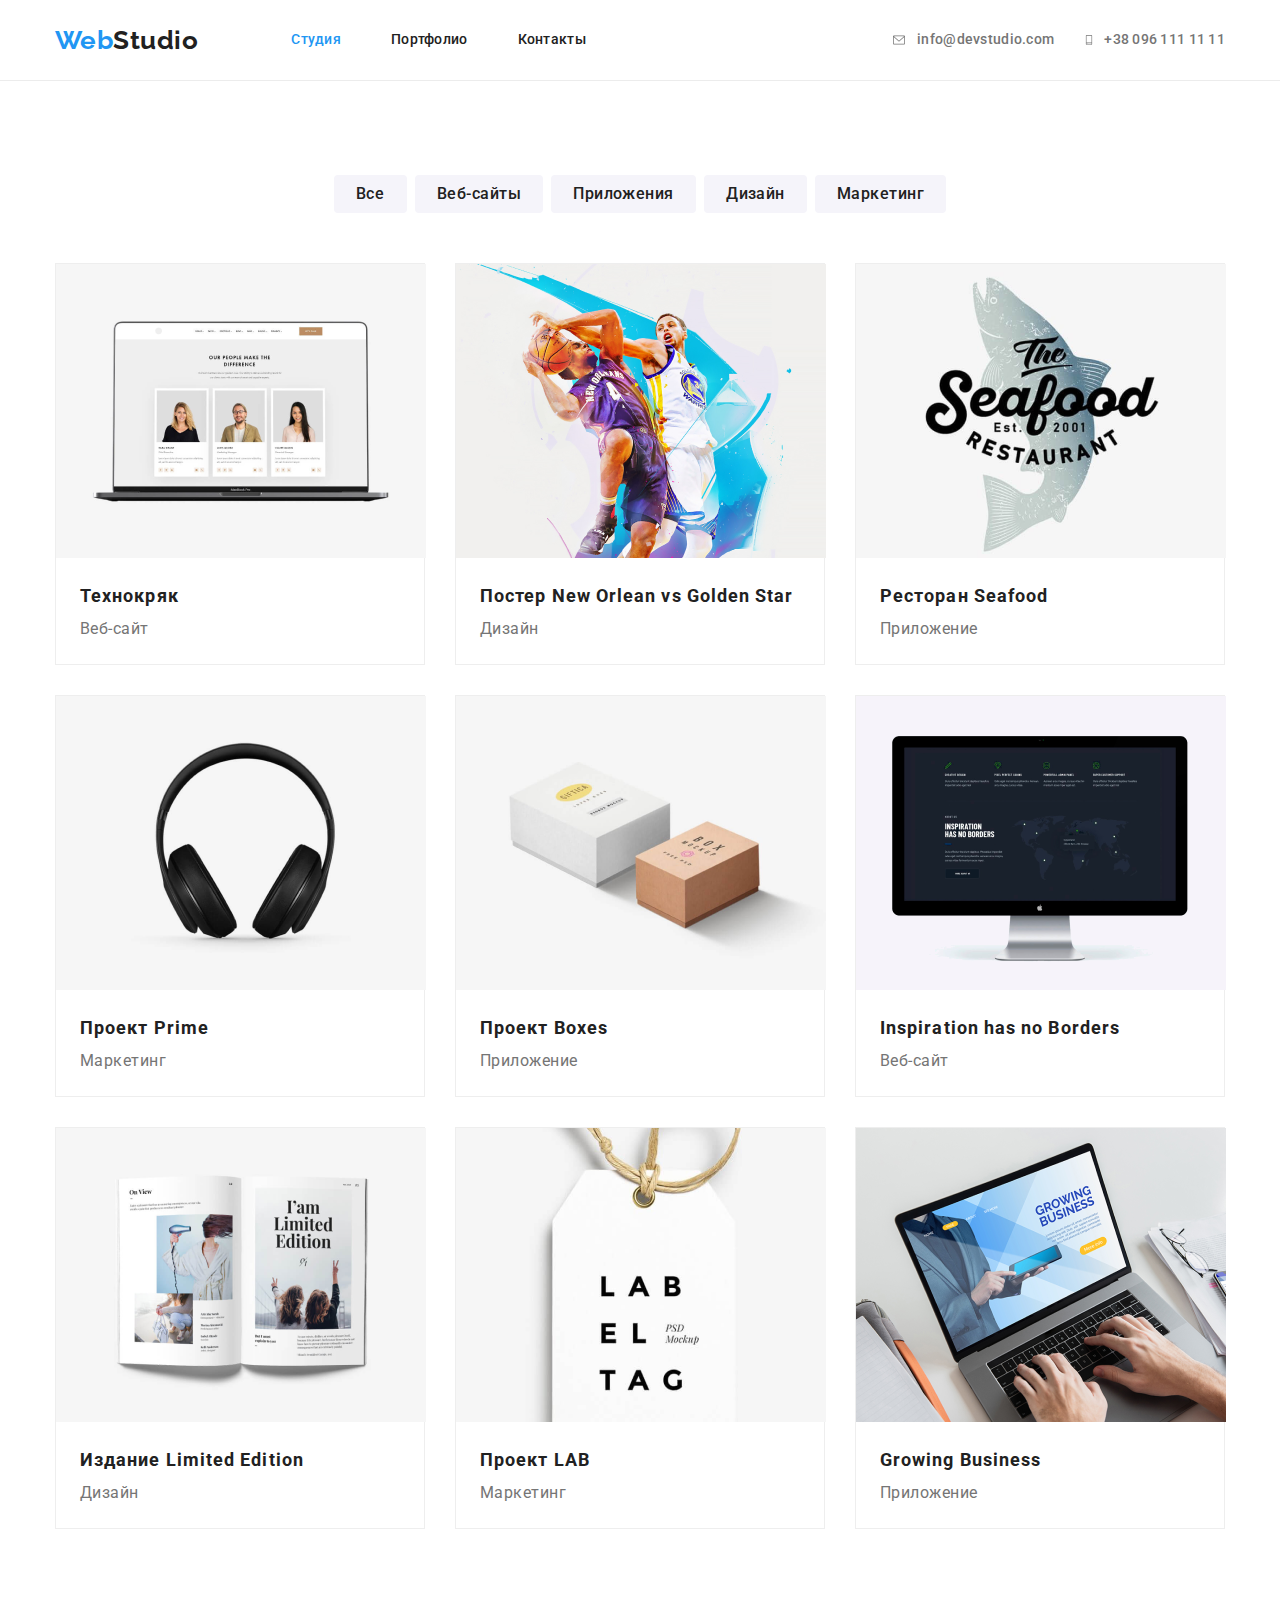
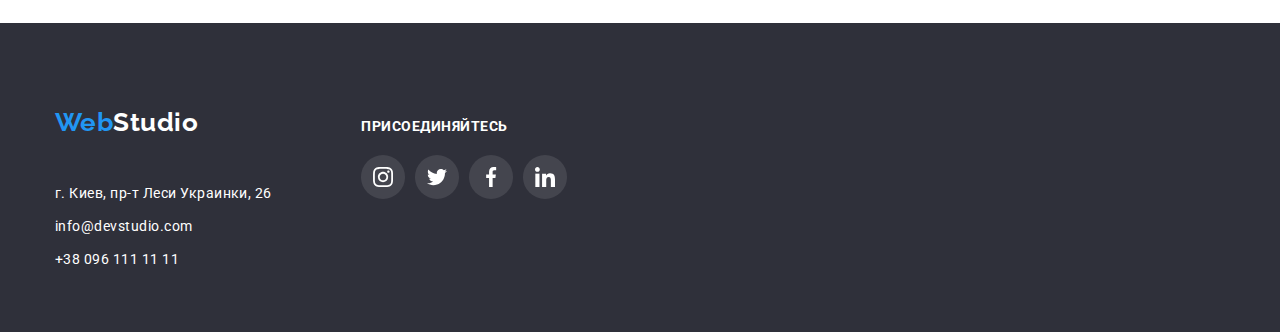
==== portfolio.html @ 2f5e7854 "скоптрован portfolio.html" ====
<!DOCTYPE html>
<html lang="en">

<head>
    <meta charset="UTF-8">
    <meta name="viewport" content="width=device-width, initial-scale=1.0">
    <title>Portfolio</title>
    <link rel="preconnect" href="https://fonts.gstatic.com">
    <link href="https://fonts.googleapis.com/css2?family=Raleway:wght@700&family=Roboto:wght@400;500;700;900&display=swap" rel="stylesheet">
    <link rel="stylesheet" href="https://cdnjs.cloudflare.com/ajax/libs/modern-normalize/1.0.0/modern-normalize.min.css">
    <link rel="stylesheet" href="./css/styles.css">
</head>

<body>
    <!--Header-->
    <header class="header-page">
        <div class="header container">
            <nav class="main-nav">
                <a class="logo-name" href="./index.html"><span class="first-logo-name">Web</span><span class="second-logo-name">Studio</span> 
                </a>
                <ul class="site-nav list">
                    <li class="item">
                        <a class="link current" href="./index.html">Студия</a>
                    </li>
                    <li class="item">
                        <a class="link" href="./portfolio.html">Портфолио</a>
                    </li>
                    <li class="item">
                        <a class="link" href="">Контакты</a>
                    </li>
                </ul>
            </nav>
        <div class="contact">
            <div class="contact-case">
                <a class="contact link" href="mailto:info@devstudiio.com">
                    <svg class="contact-icon" width="16" height="12">
                        <use href="./imeges/sprite.svg#mail"></use>
                    </svg>
                    info@devstudio.com
                </a>
            </div>
            <div class="contact-case">
                <a class="contact link" href="tel:+380961111111">
                    <svg class="contact-icon" width="10" height="16">
                        <use href="./imeges/sprite.svg#tel"></use>
                    </svg>
                    +38 096 111 11 11
                </a>
            </div>
        </div> 
        </div> 
    </header>

<main>
        <!--projects-->
<section class="section button">
    <div class="container">
        <h2 class="visually-hidden">Портфолио</h2>
        <ul class="button-portfolio list">
            <li  class="link-list item">
                <button class="links-btn oll" type="button">Все</button>
            </li>
            <li  class="link-list item">
                <button class="links-btn web" type="button">Веб-сайты</button>
            </li>
            <li  class="link-list item">
                <button class="links-btn application" type="button">Приложения</button>
            </li>
            <li  class="link-list item">
                <button class="links-btn design" type="button">Дизайн</button>
            </li>
            <li  class="link-list item">
                <button class="links-btn marketing" type="button">Маркетинг</button>
            </li>
        </ul>
        <ul class="button list">
            <li class="button item">
                <a class="button link" href=""> 
                <img src="./imeges2/img-1.jpg" alt="Технокряк" width="370" height="294">
                <div class="button-list-wrapper">
                <h2 class="project-img">Технокряк</h2>
                <p class="project-type">Веб-сайт</p>     
                </div>
                </a>
            </li> 
            <li class="button item">
                <a class="button link" href="">
                <img src="./imeges2/img-2.jpg" alt="Постер New Orlean vs Golden Star" width="370" height="294">
                <div class="button-list-wrapper">
                <h2 class="project-img">Постер New Orlean vs Golden Star</h2>
                <p class="project-type">Дизайн</p>
                </div>
                </a>
            </li>
            <li class="button item">
                <a class="button link" href="">
                <img src="./imeges2/img-3.jpg" alt="Ресторан Seafood" width="370" height="294">
                <div class="button-list-wrapper">
                <h2 class="project-img">Ресторан Seafood</h2>
                <p class="project-type">Приложение</p>
                </div>
                </a>
            </li>
            <li class="button item">
                <a class="button link" href="">
                <img src="./imeges2/img-4.jpg" alt="Проект Prime" width="370" height="294">
                <div class="button-list-wrapper">
                <h2 class="project-img">Проект Prime</h2>
                <p class="project-type">Маркетинг</p>
                </div>
                </a>
            </li>
            <li class="button item">
                <a class="button link" href="">
                <img src="./imeges2/img-5.jpg" alt="Проект Boxes" width="370" height="294">
                <div class="button-list-wrapper">
                <h2 class="project-img">Проект Boxes</h2>
                <p class="project-type">Приложение</p>
                </div>
                </a>
            </li>
            <li class="button item">
                <a class="button link" href="">
                <img src="./imeges2/img-6.jpg" alt="Inspiration has no Borders" width="370" height="294">
                <div class="button-list-wrapper">
                <h2 class="project-img">Inspiration has no Borders</h2>
                <p class="project-type">Веб-сайт</p>
                </div>
                </a>
            </li>
            <li class="button item">
                <a class="button link" href="">
                <img src="./imeges2/img-7.jpg" alt="Издание Limited Edition" width="370" height="294">
                <div class="button-list-wrapper">
                <h2 class="project-img">Издание Limited Edition</h2>
                <p class="project-type">Дизайн</p>
                </div>
                </a>
            </li>
            <li class="button item">
                <a class="button link" href="">
                <img src="./imeges2/img-8.jpg" alt="Проект LAB" width="370" height="294">
                <div class="button-list-wrapper">
                <h2 class="project-img">Проект LAB</h2>
                <p class="project-type">Маркетинг</p>
                </div>
                </a>
            </li>
            <li class="button item">
                <a class="button link" href="">
                <img src="./imeges2/img-9.jpg" alt="Growing Business" width="370" height="294">
                <div class="button-list-wrapper">
                <h2 class="project-img">Growing Business</h2>
                <p class="project-type">Приложение</p>
                </div>
                </a>
            </li>
            </ul> 
    </div>
</section>
</main>
  <!--contact-->
  <footer class="footer">
    <div class="footer-page container">
        <div class="address-container">
        <a class="logo-name" href="index.html"><span class="first-logo-name">Web</span><span
                class="third-logo-name">Studio</span> </a>
        <address class="address">
            <ul class="address list">
                <li class="item"> <a class="link street" href="https://goo.gl/maps/psgdGGSvyjgULsp37" target="blank">г. Киев, пр-т Леси Украинки, 26</a>
                </li>
                <li class="footer-contact item"><a class="link" href="mailto:info@devstudio.com">info@devstudio.com</a>
                </li>
                <li class="footer-contact item"><a class="link" href="tel:+380961111111">+38 096 111 11 11</a>
                </li>
            </ul>  
        </address>
    </div>
    <div class="join">
        <p class="transition">Присоединяйтесь</p>
        <ul class="social-list list">
            <li class="social-list item">
                <a class="footer-social-list link" href="https://www.instagram.com/" target="_blank" rel="noreferrer noopener">
                    <svg class="footer-social-list-icon" width="20px" height="20px">
                        <use href="./imeges/sprite.svg#instagram"></use>
                    </svg>
                </a>
            </li>
            <li class="social-list item">
                <a class="footer-social-list link" href="https://www.twitter.com/" target="_blank" rel="noreferrer noopener">
                    <svg class="footer-social-list-icon" width="20px" height="20px">
                        <use href="./imeges/sprite.svg#twitter"></use>
                    </svg>
                </a>
            </li>
            <li class="social-list item">
                <a class="footer-social-list link" href="https://www.facebook.com/" target="_blank" rel="noreferrer noopener">
                    <svg class="footer-social-list-icon" width="20px" height="20px">
                        <use href="./imeges/sprite.svg#facebook"></use>
                    </svg>
                </a>
            </li>
            <li class="social-list item">
                <a class="footer-social-list link" href="https://www.linkedin.com/" target="_blank" rel="noreferrer noopener">
                    <svg class="footer-social-list-icon" width="20px" height="20px">
                        <use href="./imeges/sprite.svg#linkedin"></use>
                    </svg>
                </a>
            </li>
        </ul>
    </div>
    </div>
</footer>
</body>

</html>
---- css/styles.css ----
/* Цвет оглавлений текста #212121 */
/* Цвет основного текста #757575 */
/* акцент #2196F3 */
/* белый #FFFFFF */
/* вторичный для footer #FFFFFF; */
/* цвет body фона #e5e5e5 */
/* цвет фона team #f5f4fa */
/* цвет фона hero  #2F303A; */
:root {
  --main-text-color: #212121;
  --title-text-color: #757575;
  --accent-text: #2196f3;
  --white: #ffffff;
  --background-body-section: #e5e5e5;
  --background-team-section: #f5f4fa;
  --background-hero-section: #2f303a;
  --footer-link-color: #FFFFFF;
}
/* general */
body {
  background-color: var(--background-priority-section);
  color: var(--main-text-color);

  font-family: Roboto, sans-serif;
  letter-spacing: 0.03em;
}

.list {
  list-style: none;
}

.link {
  text-decoration: none;

  transition: color 250ms cubic-bezier(0.4, 0, 0.2, 1);
}

.section-title {
  margin-top: 0;
  margin-bottom: 50px;

  color: var(--main-text-color);

  font-weight: 700;
  font-size: 36px;
  line-height: 1.16;
  text-align: center;
}
.section {
  padding-bottom: 94px;
}
.container {
  margin-left: auto;
  margin-right: auto;
  padding-left: 15px;
  padding-right: 15px;
  width: 1200px;
}

img {
  display: block;
}

/* Header */
.header-page {
  border-bottom: 1px solid #ececec;
  background-color: var(--white);
}

.header.container {
  display: flex;
  align-items: center;
}

/* logo */
.logo-name {
  margin-right: 93px;
  padding-top: 24px;
  padding-bottom: 24px;

  font-family: Raleway, sans-serif;
  font-weight: 700;
  font-size: 26px;
  line-height: 1.19;
  text-decoration: none;
}
.first-logo-name {
  color: var(--accent-text);
}
.second-logo-name {
  color: var(--main-text-color);
}
/* nav */
.main-nav {
  display: flex;
  align-items: center;
}

.site-nav.list {
  display: flex;

  margin-top: 0;
  margin-bottom: 0;
}

.site-nav .link {
  display: block;
  padding-top: 32px;
  padding-bottom: 32px;

  color: var(--main-text-color);
  transition: color 250ms cubic-bezier(0.4, 0, 0.2, 1);
}
.site-nav .link:hover,
.site-nav .link:focus {
  color: var(--accent-text);
}

.site-nav .item:not(:last-child) {
  margin-right: 50px;
}

.contact {
  display: flex;

  margin-left: auto;

  color: var(--title-text-color);
}

.contact-icon {
  fill: currentColor;
}

.contact-case:not(:last-child) {
  margin-right: 30px;
}

.contact.link {
  align-items: center;

  padding-top: 32px;
  padding-bottom: 32px;
  transition: color 250ms cubic-bezier(0.4, 0, 0.2, 1);
}

.contact-icon {
  margin-right: 10px;
}

.contact.link:hover,
.contact.link:focus {
  color: var(--accent-text);

  transition: color 250ms cubic-bezier(0.4, 0, 0.2, 1);
}

.contact.link:hover .contact-icon,
.contact.link:focus .contact-icon {
  fill: var(--accent-text);
}

.contact-case {
  display: flex;
  align-items: center;
}

.site-nav.list {
  padding-left: 0;
}
.site-nav.list,
.contact.link {
  font-weight: 500;
  font-size: 14px;
  line-height: 1.14;
  letter-spacing: 0.02em;
}

.link.current {
  color: var(--accent-text);
}
/* Hero */
.hero {
  background-image: linear-gradient(
      rgba(47, 48, 58, 0.4),
      rgba(47, 48, 58, 0.4)
    ),
    url("../imeges/bg.jpg");
  background-repeat: no-repeat;
  background-size: cover;
  background-color: var(--background-hero-section);
  background-position: center;

  margin-left: auto;
  margin-right: auto;
  padding-top: 200px;
  padding-bottom: 200px;

  max-width: 1600px;
  min-height: 600px;

  text-align: center;
}

.hero-title {
  margin-top: 0;
  margin-bottom: 30px;
  color: var(--white);

  font-weight: 900;
  font-size: 44px;
  line-height: 1.36;
  letter-spacing: 0.06em;
  text-transform: uppercase;
}

.hero-button {
  display: inline-block;
  padding: 10px 32px;
  border-radius: 4px;
  box-shadow: 0px 4px 4px rgba(0, 0, 0, 0.15);
  border: 0px solid transparent;
  min-width: 200px;

  color: var(--white);
  background-color: var(--accent-text);

  font-family: Roboto, sans-serif;
  font-weight: 700;
  font-size: 16px;
  line-height: 1.88;
  letter-spacing: 0.06em;
}

/* Priority */

.visually-hidden {
  position: absolute;
  width: 1px;
  height: 1px;
  margin: -1px;
  border: 0;
  padding: 0;
  white-space: nowrap;
  clip-path: inset(100%);
  clip: rect(0 0 0 0);
  overflow: hidden;
}

.section.priority {
  padding-top: 94px;
}
.priority.list {
  display: flex;

  padding-left: 0;
  margin-top: 0;
  margin-bottom: 0;
}

.priority.list > .item {
  min-width: 270px;
}

.priority.list > .item:not(:last-child) {
  margin-right: 30px;
}

.priority.list .title {
  margin-top: 0;
  margin-bottom: 10px;

  color: var(--main-text-color);
  font-weight: 700;
  font-size: 14px;
  line-height: 1.14;
}

.priority.list .text {
  margin-top: 0;
  margin-bottom: 0;

  color: var(--title-text-color);

  font-weight: 400;
  font-size: 14px;
  line-height: 1.7;
}



.container-priority.icon {
  margin-bottom: 30px;
  padding: 25px 100px;

  background-color: #f5f4fa;
}

/*doing*/
.doing.list {
  display: flex;

  padding-left: 0;
  margin-top: 0;
  margin-bottom: 0;
}

.doing.list > .item:not(:last-child) {
  margin-right: 30px;
}

/* team */
.section.team {
  padding-top: 94px;

  background-color: var(--background-team-section);
  
}

.team.list {
  display: flex;
  text-align: center;
  background: #FFFFFF;

  margin-top: 0;
  margin-bottom: 0;
  padding-left: 0;
}

.team.list > .item {
  box-shadow: 0px 1px 3px rgba(0, 0, 0, 0.12), 0px 1px 1px rgba(0, 0, 0, 0.14),
    0px 2px 1px rgba(0, 0, 0, 0.2);
  border-radius: 0px 0px 4px 4px;

  background-color: #fff;
}

.team.list > .item:not(:last-child) {
  margin-right: 30px;
}

.photo {
  margin-top: 0;
  margin-bottom: 30px;
}

.name {
  margin-top: 0;
  margin-bottom: 10px;

  color: var(--main-text-color);

  font-weight: 500;
  font-size: 16px;
  line-height: 1.19;
}

.specialty {
  margin-top: 0;
  margin-bottom: 16px;

  color: var(--title-text-color);

  font-weight: 400;
  font-size: 16px;
  line-height: 1.19;
}

.social-list.list {
  display: flex;
  justify-content: space-between;

  width: 206px;
  margin: 0 auto;
  margin-bottom: 30px;
  padding-left: 0;
}

.social-list.link {
  display: flex;
  justify-content: center;
  align-items: center;

  width: 44px;
  height: 44px;
  border-radius: 50%;
  transition: background-color 250ms cubic-bezier(0.4, 0, 0.2, 1);
}

.social-list-icon {
  fill: #afb1b8;

  transition: fill 250ms cubic-bezier(0.4, 0, 0.2, 1);
}

.social-list.link:hover,
.social-list.link:focus {
  background-color: var(--accent-text);

  transition: background-color 250ms cubic-bezier(0.4, 0, 0.2, 1);
  
}

.social-list.link:hover .social-list-icon,
.social-list.link:focus .social-list-icon {
  fill: var(--white);
  transition: fill 250ms cubic-bezier(0.4, 0, 0.2, 1);
}

/* Clients */
.section.clients {
  padding-top: 94px;
}

.clients.list {
  display: flex;

  padding: 0;
  margin: 0;
}

.clients.item:not(:last-child) {
  margin-right: 30px;
}

.clients-list.link {
  display: flex;
  justify-content: center;
  align-items: center;

  border: 1px solid #afb1b8;
  border-radius: 4px;

  width: 170px;
  height: 90px;
  margin: 0;
  transition: border-color 250ms cubic-bezier(0.4, 0, 0.2, 1);
}

.clients-list.link:hover,
.clients-list.link:focus {
  border-color: var(--accent-text);
  transition: dorder-color 250ms cubic-bezier(0.4, 0, 0.2, 1);
}
.clients-logo {
  fill: #afb1b8;
  transition: fill 250ms cubic-bezier(0.4, 0, 0.2, 1);
  
}
.clients-list.link:hover .clients-logo,
.clients-list.link:focus .clients-logo {
  fill: var(--accent-text);
  transition: fill 250ms cubic-bezier(0.4, 0, 0.2, 1);
}


/* footer */
.footer {
  padding-top: 60px;
  padding-bottom: 60px;

  background-color: var(--background-hero-section);
}

.footer-page.container {
  display: flex;
  align-items: baseline;
}

.address-container > .logo-name {
  margin-bottom: 20px;
  display: block;
}

.third-logo-name {
  color: #ffffff;
}

.address-container {
  margin-right: 70px;
}

.address {
  color: var(--white);

  font-style: normal;
  font-weight: 400;
  font-size: 14px;
  line-height: 1.7;
}

.address > .list {
  padding-left: 0;
  margin-top: 0;
  margin-bottom: 0;
}

.address.list > .item:not(:last-child) {
  margin-bottom: 9px;
}

.footer-contact.item {
  display: block;
}

.address.list .link.street {
  color: var(--white);
}

.address.list .link {
  color: var(--footer-link-color);
}

.transition {
  margin-top: 0;
  margin-bottom: 20px;

  text-transform: uppercase;
  color: var(--white);

  font-weight: 700;
  font-size: 14px;
  line-height: 1.14;
}
.join .social-list.list {
  margin-bottom: 0;
}

.footer-social-list.link {
  display: flex;
  justify-content: center;
  align-items: center;

  background-color: rgb(255, 255, 255, 0.1);
  border-radius: 50%;

  width: 44px;
  height: 44px;

  transition: background-color 250ms cubic-bezier(0.4, 0, 0.2, 1);
}

.footer-social-list.link:focus,
.footer-social-list.link:hover {
  background-color: var(--accent-text);

 transition: background-color 250ms cubic-bezier(0.4, 0, 0.2, 1);
}

.footer-social-list-icon {
  fill: var(--white);
}


/* Portfolio */
.section.button {
  padding-top: 94px;
  padding-bottom: 94px;
}

.button-portfolio.list {
  display: flex;
  justify-content: center;

  margin-top: 0;
  margin-bottom: 50px;
  padding-left: 0;
}

.button-portfolio .links-btn {
  display: inline-block;
  color: var(--main-text-color);
  background-color: var(--background-team-section);
  border-radius: 4px;
  border: 0 solid transparent;
  padding: 6px 22px;
  
  font-family: Roboto;
  font-weight: 500;
  font-size: 16px;
  line-height: 1.63;
  letter-spacing: 0.03em;
}

.button-portfolio .links-btn:hover,
.button-portfolio .links-btn:focus {
  box-sizing: border-box;
  color: var(--white);
  background-color: var(--accent-text);
  box-shadow: 0px 3px 1px rgba(0, 0, 0, 0.1), 0px 1px 2px rgba(0, 0, 0, 0.08),
    0px 2px 2px rgba(0, 0, 0, 0.12);
   
    cursor: pointer;
  /* outline: 4px; */
}

.button-portfolio.list > .link-list.item:not(:last-child) {
  margin-right: 8px;
}

.links-btn.oll {
  min-width: 73px;
}

.links-btn.web {
  min-width: 128px;
}

.links-btn.application {
  min-width: 145px;
}

.links-btn.design {
  min-width: 103px;
}

.links-btn.marketing {
  min-width: 130px;
}

.button.list {
  display: flex;
  flex-wrap: wrap;

  margin-top: 0;
  margin-bottom: 0;
  padding-left: 0;
}

/* маржин 30px, 2маржина в строке, 3 элимента в строке */
.button.item {
  width: calc((100% - 60px) / 3);
  margin-right: 30px;
  border: 1px solid #eeeeee;
}

.button.item:nth-child(3n) {
  margin-right: 0;
}

.button.item:not(:nth-last-child(-n + 3)) {
  margin-bottom: 30px;
}

.button.link {
  display: inline-block;
}

.button.link:hover,
.button.link:focus {
  box-shadow: 0px 1px 1px rgba(0, 0, 0, 0.12), 0px 4px 4px rgba(0, 0, 0, 0.06),
    1px 4px 6px rgba(0, 0, 0, 0.16);
  cursor: pointer;
}

.button-list-wrapper {
  padding: 20px 24px;
}

.project-img {
  margin-top: 0;
  margin-bottom: 0;

  color: var(--main-text-color);

  font-weight: 700;
  font-size: 18px;
  line-height: 2;
  letter-spacing: 0.06em;
}

.project-type {
  margin-top: 0;
  margin-bottom: 0;

  color: var(--title-text-color);

  font-weight: 400;
  font-size: 16px;
  line-height: 1.88;
}
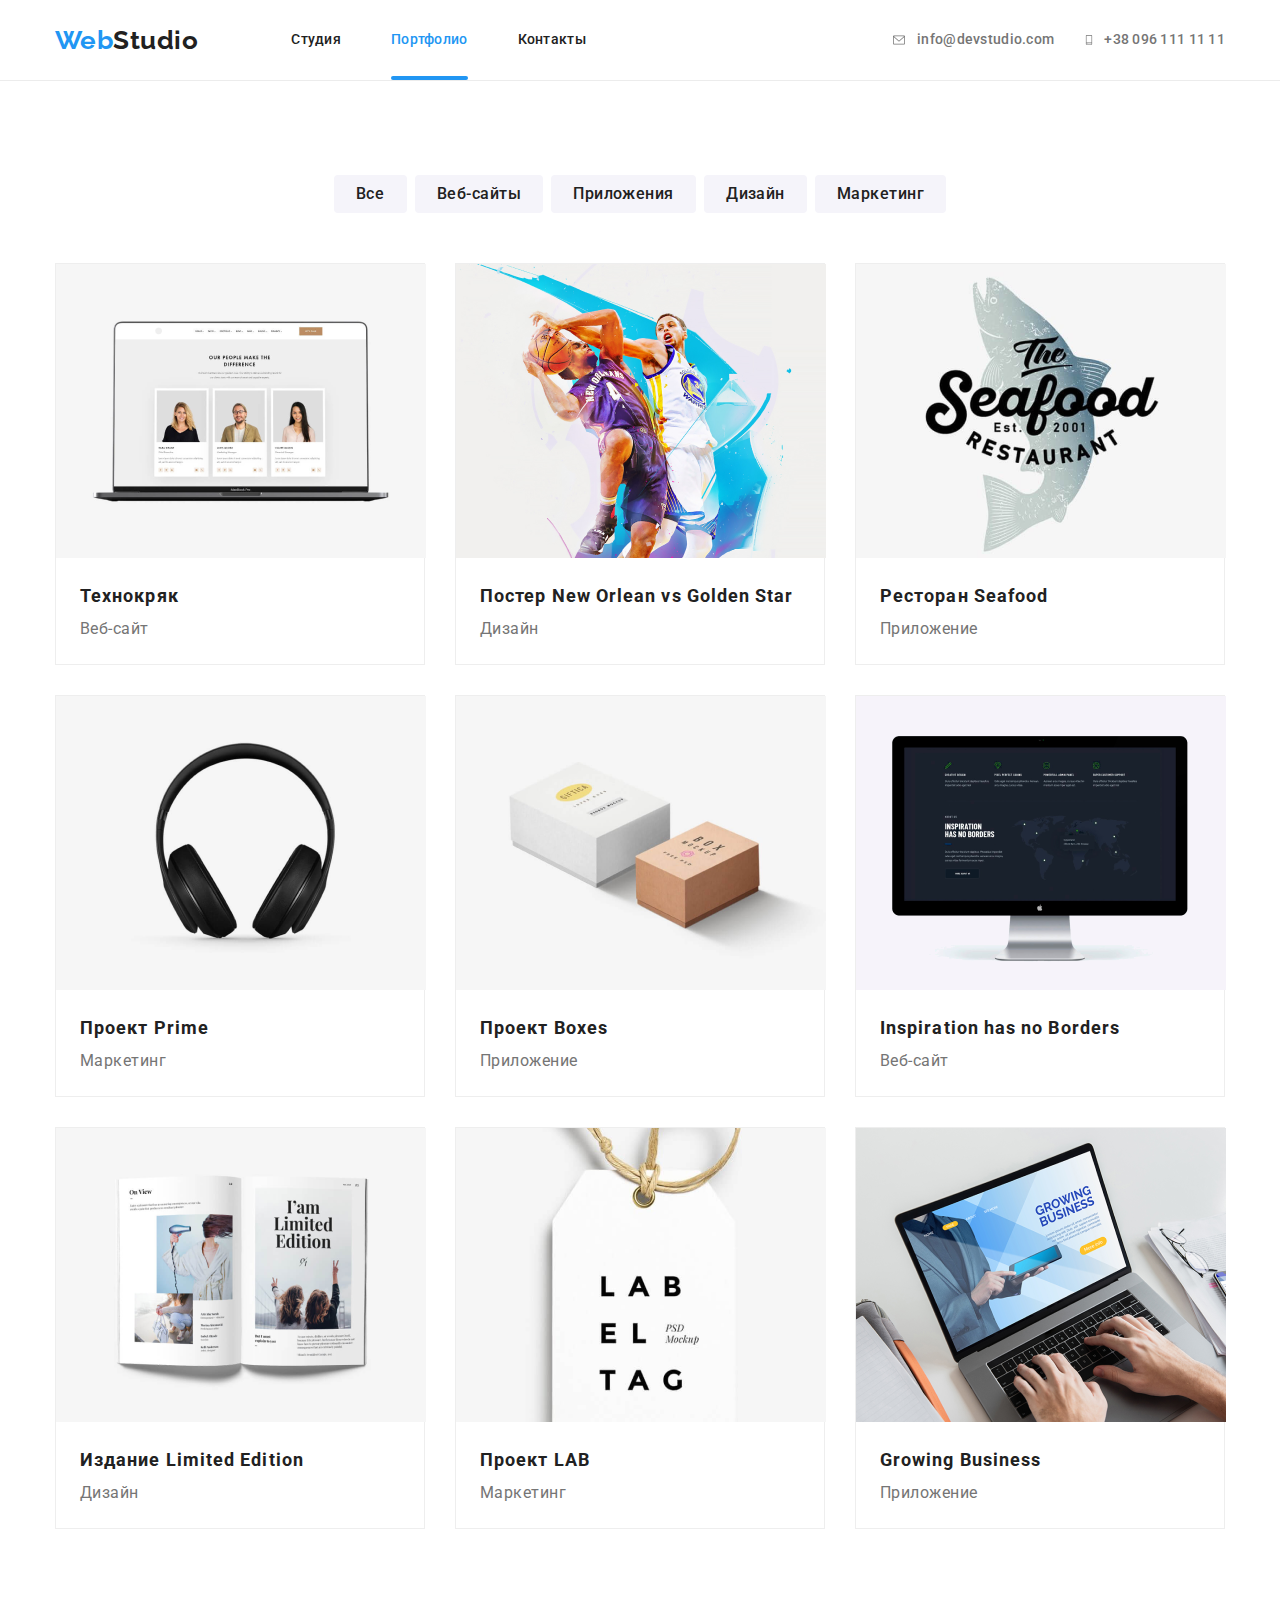
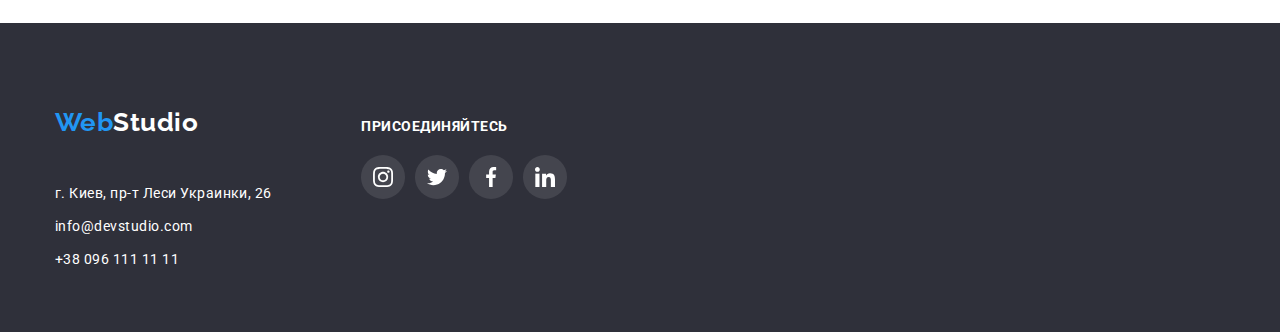
==== commit 5fafddee: "внесены изменения в код" ====
--- a/portfolio.html
+++ b/portfolio.html
@@ -20,10 +20,10 @@
                 </a>
                 <ul class="site-nav list">
                     <li class="item">
-                        <a class="link current" href="./index.html">Студия</a>
+                        <a class="link" href="./index.html">Студия</a>
                     </li>
                     <li class="item">
-                        <a class="link" href="./portfolio.html">Портфолио</a>
+                        <a class="link current" href="./portfolio.html">Портфолио</a>
                     </li>
                     <li class="item">
                         <a class="link" href="">Контакты</a>
@@ -76,7 +76,11 @@
         <ul class="button list">
             <li class="button item">
                 <a class="button link" href=""> 
-                <img src="./imeges2/img-1.jpg" alt="Технокряк" width="370" height="294">
+                <div class="card-thumb">
+                    <img class="card-img" src="./imeges2/img-1.jpg" alt="Технокряк" width="370" height="294">
+                    <p class="card-text">Технокряк это современная площадка распространения коронавируса. Компании используют эту платформу для цифрового 
+                    шпионажа и атак на защищённые сервера конкурентов.</p>       
+                </div>
                 <div class="button-list-wrapper">
                 <h2 class="project-img">Технокряк</h2>
                 <p class="project-type">Веб-сайт</p>     
@@ -85,7 +89,11 @@
             </li> 
             <li class="button item">
                 <a class="button link" href="">
-                <img src="./imeges2/img-2.jpg" alt="Постер New Orlean vs Golden Star" width="370" height="294">
+                <div class="card-thumb">
+                    <img src="./imeges2/img-2.jpg" alt="Постер New Orlean vs Golden Star" width="370" height="294">
+                    <p class="card-text">Технокряк это современная площадка распространения коронавируса. Компании используют эту платформу для цифрового 
+                    шпионажа и атак на защищённые сервера конкурентов.</p>       
+                </div>
                 <div class="button-list-wrapper">
                 <h2 class="project-img">Постер New Orlean vs Golden Star</h2>
                 <p class="project-type">Дизайн</p>
@@ -94,7 +102,11 @@
             </li>
             <li class="button item">
                 <a class="button link" href="">
-                <img src="./imeges2/img-3.jpg" alt="Ресторан Seafood" width="370" height="294">
+                <div class="card-thumb">
+                    <img src="./imeges2/img-3.jpg" alt="Ресторан Seafood" width="370" height="294">
+                    <p class="card-text">Технокряк это современная площадка распространения коронавируса. Компании используют эту платформу для цифрового 
+                    шпионажа и атак на защищённые сервера конкурентов.</p>       
+                </div>
                 <div class="button-list-wrapper">
                 <h2 class="project-img">Ресторан Seafood</h2>
                 <p class="project-type">Приложение</p>
--- a/css/styles.css
+++ b/css/styles.css
@@ -178,7 +178,21 @@
 
 .link.current {
   color: var(--accent-text);
-}
+  position: relative;
+}
+
+.link.current::after {
+  position: absolute;
+  bottom: 0;
+  left: 0;
+  display: block;
+  content: "";
+  width: 100%;
+  height: 4px;
+  background-color: #2196f3;
+  border-radius: 2px;
+}
+
 /* Hero */
 .hero {
   background-image: linear-gradient(
@@ -305,8 +319,35 @@
   margin-bottom: 0;
 }
 
+.doing.list > .item {
+  position: relative;
+}
+
 .doing.list > .item:not(:last-child) {
   margin-right: 30px;
+}
+
+.doing-list-preview {
+  position: absolute;
+  left: 0;
+  bottom: 0;
+
+  display: flex;
+  align-items: center;
+  justify-content: center;
+
+  background: rgba(47, 48, 58, 0.8);
+  width: 100%;
+  height: 70px;
+
+  margin: 0;
+  padding: 0;
+
+  font-weight: 700;
+  font-size: 14px;
+  line-height: 1.14;
+  text-transform: uppercase;
+  color: var(--white);
 }
 
 /* team */
@@ -549,6 +590,55 @@
 
 .footer-social-list-icon {
   fill: var(--white);
+}
+
+/*backdrop*/
+.backdrop{
+  position: fixed;
+  left: 0;
+  top: 0;
+  width: 100%;
+  height: 100%;
+  background-color: rgba(0, 0, 0, 0.2);
+
+  transition: all 250ms cubic-bezier(0.4, 0, 0.2, 1);
+}
+
+.modal {
+  position: absolute;
+  top: 50%;
+  left: 50%;
+  transform: translate(-50%, -50%) scale(1);
+  width: 528px;
+  min-height: 581px;
+  background-color: #fff;
+  transition: transform 250ms cubic-bezier(0.4, 0, 0.2, 1);
+}
+
+.backdrop.is-hidden .modal {
+  transform: translate(-50%, -50%) scale(0) rotate(360deg);
+  transition: transform 250ms cubic-bezier(0.4, 0, 0.2, 1);
+}
+
+.close-btn {
+  position: absolute;
+  top: 8px;
+  right: 8px;
+  display: flex;
+  align-items: center;
+  justify-content: center;
+  width: 30px;
+  height: 30px;
+  background-color: #fff;
+  border: 1px solid rgba(0, 0, 0, 0.1);
+  border-radius: 50%;
+  cursor: pointer;
+}
+
+.is-hidden  {
+  opacity: 0;
+  visibility: hidden;
+  pointer-events: none;
 }
 
 
@@ -591,7 +681,8 @@
     0px 2px 2px rgba(0, 0, 0, 0.12);
    
     cursor: pointer;
-  /* outline: 4px; */
+  
+    transition: background-color 250ms cubic-bezier(0.4, 0, 0.2, 1);
 }
 
 .button-portfolio.list > .link-list.item:not(:last-child) {
@@ -644,6 +735,8 @@
 
 .button.link {
   display: inline-block;
+
+  transition: box-shadow 250ms cubic-bezier(0.4, 0, 0.2, 1);
 }
 
 .button.link:hover,
@@ -651,6 +744,56 @@
   box-shadow: 0px 1px 1px rgba(0, 0, 0, 0.12), 0px 4px 4px rgba(0, 0, 0, 0.06),
     1px 4px 6px rgba(0, 0, 0, 0.16);
   cursor: pointer;
+
+  transition: box-shadow 250ms cubic-bezier(0.4, 0, 0.2, 1);
+}
+
+.card-thumb {
+  position: relative;
+  overflow: hidden;
+}
+
+.card-thumb::before {
+  content: '';
+  position: absolute;
+  width: 100%;
+  height: 100%;
+
+  background-color: rgba(33, 150, 243, 0.9);
+
+  transform: translateY(100%);
+  transition: transform 250ms cubic-bezier(0.4, 0, 0.2, 1);
+}
+
+.button.link:hover .card-thumb::before,
+.button.link:focus .card-thumb::before {
+  transform: translateY(0);
+  transition: transform 250ms cubic-bezier(0.4, 0, 0.2, 1);
+}
+
+.card-text {
+  position: absolute;
+  top: 63px;
+  left: 24px;
+
+  width: 322px;
+  margin: 0;
+  padding: 0;
+
+  font-weight: 400;
+  font-size: 18px;
+  line-height: 1.56;
+  color: var(--white);
+
+  transform: translateY(163%);
+  transition: transform 250ms cubic-bezier(0.4, 0, 0.2, 1);
+}
+
+.button.link:hover .card-text,
+.button.link:focus .card-text {
+  transform: translateY(0);
+
+  transition: transform 250ms cubic-bezier(0.4, 0, 0.2, 1);
 }
 
 .button-list-wrapper {
@@ -679,3 +822,5 @@
   font-size: 16px;
   line-height: 1.88;
 }
+
+
